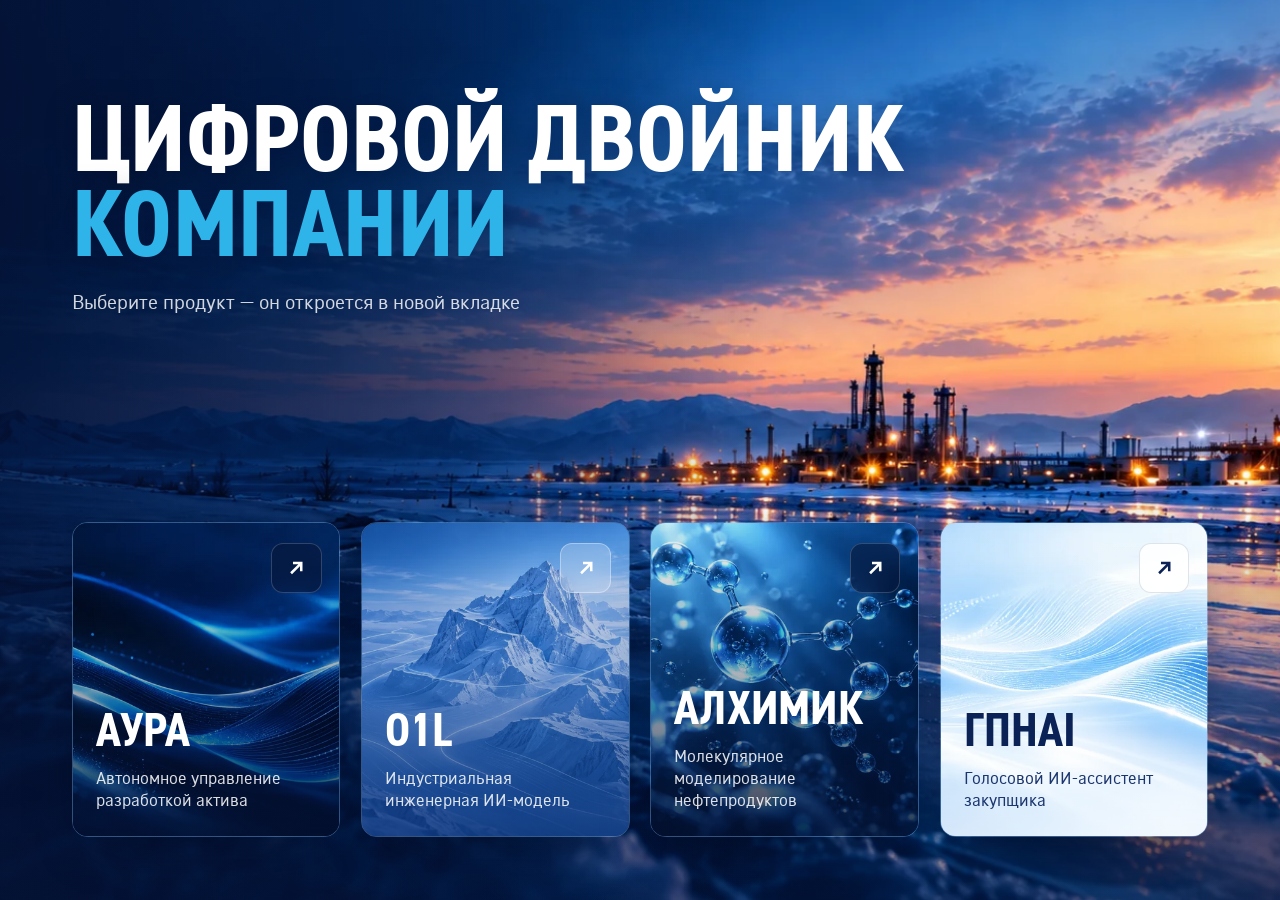
==== index.html @ 1d0f8b0c "Publish digital twin static site Co-Authored-By: Claude Opus 5.5 <noreply@anthropic.com>" ====
<!doctype html>
<html lang="ru">
<head>
<meta charset="utf-8">
<meta name="viewport" content="width=device-width, initial-scale=1">
<title>Цифровой двойник компании</title>
<meta name="description" content="Цифровой двойник компании: АУРА, O1L, Алхимик, ГПНAI.">
<meta name="robots" content="noindex, nofollow">
<meta name="theme-color" content="#06173F">
<link rel="icon" href="favicon.svg" type="image/svg+xml">
<link rel="preload" href="assets/img/bg.0551b24ddb.webp" as="image" type="image/webp">
<link rel="preload" href="assets/fonts/gpn-dinc-700.3c681e337a.woff2" as="font" type="font/woff2" crossorigin>
<link rel="preload" href="assets/fonts/gpn-din-400.92b21cec6b.woff2" as="font" type="font/woff2" crossorigin>
<link rel="stylesheet" href="assets/css/style.253af22538.css">
</head>
<body>
<div class="bg" aria-hidden="true"><img id="bgImg" alt=""></div>

<div class="page">
  <header class="title">
    <h1><span class="l1">Цифровой двойник</span><br><span>компании</span></h1>
    <p id="sub">Выберите продукт — он откроется в новой вкладке</p>
  </header>
  <main class="grid" id="grid"></main>
</div>

<dialog id="settings">
  <form method="dialog" id="settingsForm">
    <div class="dlg-head"><h3>Ссылки на продукты</h3>
      <button class="x" value="cancel" aria-label="Закрыть"><svg width="18" height="18" viewBox="0 0 18 18" stroke="currentColor" stroke-width="1.5"><path d="M4 4l10 10M14 4L4 14"/></svg></button></div>
    <p class="dlg-sub">Адреса сохраняются в этом браузере. Пустое поле — вместо перехода появится подсказка.</p>
    <div class="dlg-body" id="settingsBody"></div>
    <div class="dlg-foot">
      <button class="btn" type="button" id="resetLinks">Вернуть исходные</button>
      <div style="display:flex;gap:10px"><button class="btn" value="cancel">Отмена</button><button class="btn primary" value="save">Сохранить</button></div>
    </div>
  </form>
</dialog>

<div class="toast" id="toast" role="status" aria-live="polite"></div>
<noscript><p style="position:fixed;left:24px;bottom:24px;color:#fff;font:16px Arial">Для работы страницы включите JavaScript.</p></noscript>
<script src="config.js" defer></script>
<script src="assets/js/app.0667fd1658.js" defer></script>
</body>
</html>
---- assets/css/style.253af22538.css ----
@font-face{font-family:GPN DIN;src:url(../fonts/gpn-din-400.92b21cec6b.woff2) format("woff2");font-weight:400;font-style:normal;font-display:swap}@font-face{font-family:GPN DIN;src:url(../fonts/gpn-din-700.067fbb173f.woff2) format("woff2");font-weight:700;font-style:normal;font-display:swap}@font-face{font-family:GPN DIN Condensed;src:url(../fonts/gpn-dinc-700.3c681e337a.woff2) format("woff2");font-weight:700;font-style:normal;font-display:swap}:root{--navy:#06173F;--ink-dark:#0B2257;--cyan:#2FB4E9;--white:#FFFFFF;--ease:cubic-bezier(.2,.75,.2,1);--pad-x:clamp(20px,5.6vw,120px);--cond:"GPN DIN Condensed","Arial Narrow",Arial,sans-serif;--din:"GPN DIN",Arial,sans-serif}*{box-sizing:border-box}html,body{margin:0;height:100%}body{background:var(--navy);color:var(--white);font:400 16px/1.4 var(--din);-webkit-font-smoothing:antialiased;overflow:hidden}a{color:inherit;text-decoration:none}button{font:inherit;color:inherit;background:none;border:0;padding:0;cursor:pointer}:focus-visible{outline:2px solid var(--cyan);outline-offset:4px}.bg{position:fixed;top:0;right:0;bottom:0;left:0;z-index:0;overflow:hidden;background:var(--navy)}.bg img{position:absolute;top:-2%;right:-2%;bottom:-2%;left:-2%;width:104%;height:104%;object-fit:cover;object-position:70% 50%;transform:scale(1.04) translate3d(var(--px,0px),var(--py,0px),0);animation:drift 40s ease-in-out infinite alternate;opacity:0;transition:opacity 1.4s ease}.ready .bg img{opacity:1}@keyframes drift{0%{scale:1}to{scale:1.06}}.bg:after{content:"";position:absolute;top:0;right:0;bottom:0;left:0;background:linear-gradient(90deg,#041030c7,#04103073 32%,#04103000 60%),linear-gradient(0deg,#0410308c,#04103000 45%)}.page{position:relative;z-index:1;height:100vh;height:100dvh;display:flex;flex-direction:column;justify-content:space-between;width:100%;max-width:1840px;margin:0 auto;padding:clamp(40px,11vh,140px) var(--pad-x) clamp(28px,7vh,96px)}.title{opacity:0;transform:translateY(16px);transition:opacity 1s var(--ease) .2s,transform 1s var(--ease) .2s}.ready .title{opacity:1;transform:none}h1{margin:0;font:700 clamp(48px,min(10.5vh,7.4vw),132px)/.9 var(--cond);text-transform:uppercase;letter-spacing:.005em;color:var(--white);text-shadow:0 4px 30px rgba(0,10,40,.35)}h1 span{color:var(--cyan)}h1 .l1{color:var(--white);white-space:nowrap}.title p{margin:clamp(14px,2.2vh,26px) 0 0;font-size:clamp(16px,2.2vh,24px);color:#ffffffd1}.grid{display:grid;grid-template-columns:repeat(4,minmax(0,1fr));gap:clamp(14px,1.6vw,28px);height:clamp(240px,35vh,440px)}.card{position:relative;isolation:isolate;display:flex;flex-direction:column;justify-content:flex-end;overflow:hidden;border-radius:clamp(12px,1.2vw,20px);padding:clamp(18px,2.6vh,32px) clamp(18px,1.8vw,32px);border:1px solid rgba(140,200,255,.35);box-shadow:0 20px 50px -24px #00081ecc,0 0 0 1px #ffffff0a inset;opacity:0;transform:translateY(26px);transition:opacity .9s var(--ease),transform .9s var(--ease),box-shadow .45s var(--ease),border-color .45s;transition-delay:calc(.35s + var(--i) * 90ms),calc(.35s + var(--i) * 90ms),0s,0s}.ready .card{opacity:1;transform:none}.card .pic{position:absolute;top:0;right:0;bottom:0;left:0;z-index:-2;width:100%;height:100%;object-fit:cover;transition:transform 1.2s var(--ease)}.card:before{content:"";position:absolute;top:0;right:0;bottom:0;left:0;z-index:-1;transition:opacity .45s}.card.dark:before{background:linear-gradient(0deg,#030e2cd1,#030e2c59 48%,#030e2c0d)}.card.tint:before{background:linear-gradient(0deg,#123a80c7,#285aaa6b 55%,#3c6ebe38)}.card.light:before{background:linear-gradient(0deg,#ffffffb8,#ffffff2e 55%,#fff0)}.card:hover,.card:focus-visible{transform:translateY(-6px);border-color:#a0d7ffd9;box-shadow:0 30px 60px -22px #00081ee6,0 0 34px -6px #2fb4e98c;transition-delay:0s}.card:hover .pic,.card:focus-visible .pic{transform:scale(1.07)}.card h3{margin:0;font:700 clamp(30px,5.2vh,60px)/.95 var(--cond);text-transform:uppercase;letter-spacing:.005em}.card p{margin:clamp(10px,1.6vh,18px) 0 0;font-size:clamp(14px,1.9vh,19px);line-height:1.3;min-height:2.6em}.card.dark,.card.tint{color:#fff}.card.dark p,.card.tint p{color:#ffffffdb}.card.light{color:var(--ink-dark)}.card.light p{color:#1b356e}.go{position:absolute;top:clamp(14px,2.2vh,26px);right:clamp(14px,1.4vw,26px);display:grid;place-items:center;width:clamp(40px,5.6vh,56px);height:clamp(40px,5.6vh,56px);border-radius:12px;background:#08163a8c;-webkit-backdrop-filter:blur(8px);backdrop-filter:blur(8px);border:1px solid rgba(255,255,255,.18);color:#fff;transition:background .35s,transform .35s var(--ease)}.card.tint .go{background:#ffffff38;border-color:#ffffff59}.card.light .go{background:#ffffffe0;border-color:#0b22571f;color:var(--ink-dark)}.go svg{width:42%;height:auto}.card:hover .go{transform:translate(2px,-2px)}@media (max-width:980px),(max-height:540px){body{overflow:auto}.page{height:auto;min-height:100dvh;gap:40px}.grid{grid-template-columns:repeat(2,minmax(0,1fr));height:auto}.card{min-height:260px}}@media (max-width:560px){.grid{grid-template-columns:1fr}.card{min-height:220px}h1{font-size:10.4vw}}.toast{position:fixed;left:50%;bottom:28px;transform:translate(-50%,16px);opacity:0;background:#06173feb;border:1px solid rgba(140,200,255,.35);border-radius:12px;color:#fff;font-size:14px;padding:12px 18px;max-width:min(560px,calc(100vw - 32px));transition:.3s var(--ease);pointer-events:none;z-index:80}.toast.show{opacity:1;transform:translate(-50%)}dialog{border:0;padding:0;border-radius:18px;width:min(720px,calc(100vw - 32px));max-height:calc(100vh - 48px);background:#fff;color:#333;box-shadow:0 30px 80px -20px #000a2899}dialog::backdrop{background:#0410308c;-webkit-backdrop-filter:blur(4px);backdrop-filter:blur(4px)}.dlg-head{display:flex;justify-content:space-between;align-items:center;padding:24px 28px 4px}.dlg-head h3{margin:0;font:700 28px/1 var(--cond);text-transform:uppercase;color:var(--ink-dark)}.dlg-sub{padding:0 28px 12px;margin:6px 0 0;font-size:14px;color:#555}.dlg-body{padding:0 28px;overflow:auto;max-height:calc(100vh - 250px)}.field{display:grid;gap:6px;padding:14px 0;border-top:1px solid #E3E8EE}.field label{display:flex;justify-content:space-between;gap:12px;font-size:14px;color:var(--ink-dark)}.field label small{color:#888;font-size:12.5px;text-align:right}.field input{height:40px;border:1px solid #D5DDE6;border-radius:10px;padding:0 12px;font:inherit;font-size:14px;width:100%}.field input:focus{outline:2px solid var(--cyan);outline-offset:-1px}.check{display:flex;align-items:center;gap:10px;font-size:14px;padding:14px 0;border-top:1px solid #E3E8EE}.check input{width:18px;height:18px;accent-color:#0070BA}.dlg-foot{display:flex;justify-content:space-between;gap:10px;padding:16px 28px 24px;border-top:1px solid #E3E8EE}.btn{height:40px;padding:0 18px;border:1px solid #D5DDE6;border-radius:10px;font:700 15px/1 var(--cond);text-transform:uppercase;letter-spacing:.05em;background:#fff;color:#0070ba}.btn.primary{background:#0070ba;border-color:#0070ba;color:#fff}.x{width:36px;height:36px;display:grid;place-items:center;color:#555}@media (prefers-reduced-motion:reduce){*{animation:none!important;transition:none!important}.bg img,.card,.title{opacity:1!important;transform:none!important}}
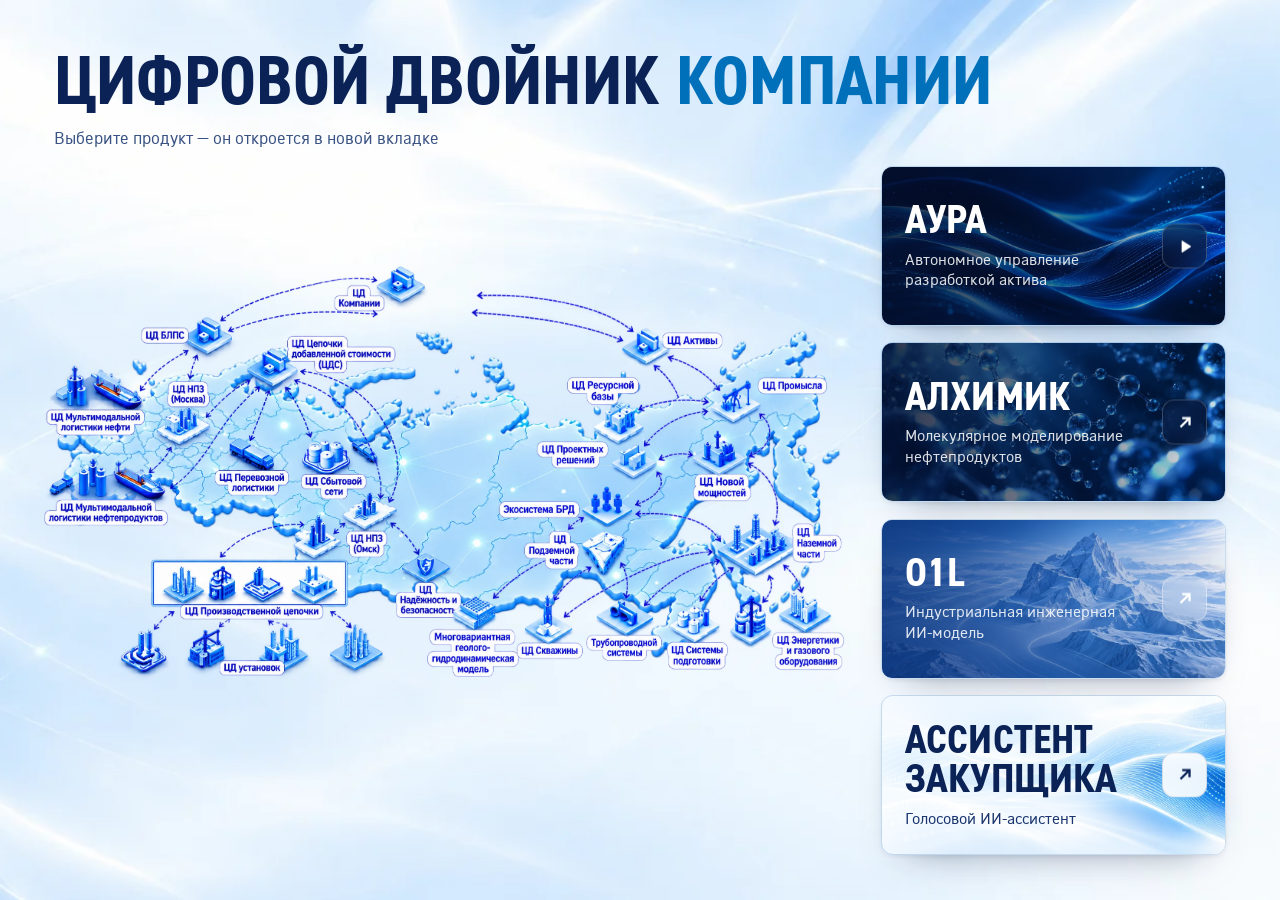
==== commit 587eef3a: "Update site to new version; AURA now links to external host The AURA demo stand is hosted elsewhere," ====
--- a/index.html
+++ b/index.html
@@ -4,24 +4,59 @@
 <meta charset="utf-8">
 <meta name="viewport" content="width=device-width, initial-scale=1">
 <title>Цифровой двойник компании</title>
-<meta name="description" content="Цифровой двойник компании: АУРА, O1L, Алхимик, ГПНAI.">
+<meta name="description" content="Цифровой двойник компании: АУРА, Алхимик, O1L, Ассистент закупщика.">
 <meta name="robots" content="noindex, nofollow">
-<meta name="theme-color" content="#06173F">
+<meta name="theme-color" content="#EAF3FD">
 <link rel="icon" href="favicon.svg" type="image/svg+xml">
-<link rel="preload" href="assets/img/bg.0551b24ddb.webp" as="image" type="image/webp">
-<link rel="preload" href="assets/fonts/gpn-dinc-700.3c681e337a.woff2" as="font" type="font/woff2" crossorigin>
-<link rel="preload" href="assets/fonts/gpn-din-400.92b21cec6b.woff2" as="font" type="font/woff2" crossorigin>
-<link rel="stylesheet" href="assets/css/style.253af22538.css">
+<link rel="preload" href="assets/img/bg.2e6c6f4a54.webp" as="image" type="image/webp">
+<link rel="preload" href="assets/img/map.3b011f9f1c.webp" as="image" type="image/webp">
+<link rel="preload" href="assets/fonts/gpn-dinc-700.e7e1187706.woff2" as="font" type="font/woff2" crossorigin>
+<link rel="preload" href="assets/fonts/gpn-din-400.e36e4fe3dd.woff2" as="font" type="font/woff2" crossorigin>
+<link rel="stylesheet" href="assets/css/style.25e3bb6688.css">
 </head>
 <body>
 <div class="bg" aria-hidden="true"><img id="bgImg" alt=""></div>
 
 <div class="page">
   <header class="title">
-    <h1><span class="l1">Цифровой двойник</span><br><span>компании</span></h1>
+    <h1>Цифровой двойник <span>компании</span></h1>
     <p id="sub">Выберите продукт — он откроется в новой вкладке</p>
   </header>
-  <main class="grid" id="grid"></main>
+
+  <div class="stage" aria-hidden="true">
+    <div class="scene" id="scene">
+      <img class="map" id="mapImg" alt="">
+      <div class="obj obj-left" data-part="left">
+        <img class="glow" alt=""><img class="base" alt="">
+      </div>
+      <div class="obj obj-right" data-part="right">
+        <img class="glow" alt=""><img class="base" alt="">
+      </div>
+    </div>
+  </div>
+
+  <main class="list" id="grid"></main>
+</div>
+
+<div class="player" id="player" role="dialog" aria-modal="true" aria-label="Видео о продукте" hidden>
+  <video id="playerVideo" playsinline preload="auto"></video>
+  <div class="player-bar">
+    <span class="player-title" id="playerTitle"></span>
+    <div class="player-btns">
+      <button class="pbtn" type="button" id="playerClose" aria-label="Закрыть видео">
+        <svg width="16" height="16" viewBox="0 0 18 18" fill="none" stroke="currentColor" stroke-width="1.8"><path d="M4 4l10 10M14 4L4 14"/></svg><span>Закрыть</span>
+      </button>
+      <a class="pbtn primary" id="playerSkip" href="#" target="_blank" rel="noopener">
+        <span>Пропустить</span><svg width="16" height="16" viewBox="0 0 16 16" fill="none" stroke="currentColor" stroke-width="2"><path d="M3 8h10M9 4l4 4-4 4"/></svg>
+      </a>
+    </div>
+  </div>
+  <div class="player-end" id="playerEnd">
+    <a class="end-btn" id="playerEndLink" href="#" target="_blank" rel="noopener">
+      <span id="playerEndText">Открыть продукт</span><svg width="22" height="22" viewBox="0 0 16 16" fill="none" stroke="currentColor" stroke-width="2"><path d="M3 8h10M9 4l4 4-4 4"/></svg>
+    </a>
+  </div>
+  <div class="player-progress"><i id="playerProgress"></i></div>
 </div>
 
 <dialog id="settings">
@@ -38,8 +73,8 @@
 </dialog>
 
 <div class="toast" id="toast" role="status" aria-live="polite"></div>
-<noscript><p style="position:fixed;left:24px;bottom:24px;color:#fff;font:16px Arial">Для работы страницы включите JavaScript.</p></noscript>
-<script src="config.js" defer></script>
-<script src="assets/js/app.0667fd1658.js" defer></script>
+<noscript><p style="position:fixed;left:24px;bottom:24px;color:#0B2257;font:16px Arial">Для работы страницы включите JavaScript.</p></noscript>
+<script src="config.js?v=3" defer></script>
+<script src="assets/js/app.e467a54e21.js" defer></script>
 </body>
 </html>
--- a/assets/css/style.25e3bb6688.css
+++ b/assets/css/style.25e3bb6688.css
@@ -0,0 +1,175 @@
+@font-face{font-family:"GPN DIN";src:url(../fonts/gpn-din-400.e36e4fe3dd.woff2) format("woff2");font-weight:400;font-style:normal;font-display:swap}
+@font-face{font-family:"GPN DIN";src:url(../fonts/gpn-din-700.3c2003f41f.woff2) format("woff2");font-weight:700;font-style:normal;font-display:swap}
+@font-face{font-family:"GPN DIN Condensed";src:url(../fonts/gpn-dinc-700.e7e1187706.woff2) format("woff2");font-weight:700;font-style:normal;font-display:swap}
+
+:root{
+  --navy:#06173F;
+  --ink:#0B2257;
+  --ink-2:#3A5384;
+  --blue:#0070BA;
+  --cyan:#2FB4E9;
+  --sky:#EAF3FD;
+  --warm-1:#FFE29A;
+  --warm-2:#FF9A3C;
+  --ease:cubic-bezier(.2,.75,.2,1);
+  --pad-x:clamp(20px,4.2vw,88px);
+  --cond:"GPN DIN Condensed","Arial Narrow",Arial,sans-serif;
+  --din:"GPN DIN",Arial,sans-serif;
+  --col:clamp(320px,27vw,520px);
+}
+*{box-sizing:border-box}
+html,body{margin:0;height:100%}
+body{background:var(--sky);color:var(--ink);font:400 16px/1.4 var(--din);-webkit-font-smoothing:antialiased;overflow:hidden}
+a{color:inherit;text-decoration:none}
+button{font:inherit;color:inherit;background:none;border:0;padding:0;cursor:pointer}
+:focus-visible{outline:2px solid var(--blue);outline-offset:4px}
+
+/* ---------- фон ---------- */
+.bg{position:fixed;inset:0;z-index:0;overflow:hidden;background:var(--sky)}
+.bg img{position:absolute;inset:-2%;width:104%;height:104%;object-fit:cover;object-position:50% 50%;
+  transform:scale(1.03) translate3d(var(--px,0px),var(--py,0px),0);animation:drift 40s ease-in-out infinite alternate;opacity:0;transition:opacity 1.4s ease}
+.ready .bg img{opacity:1}
+@keyframes drift{from{scale:1}to{scale:1.05}}
+
+/* ---------- раскладка ---------- */
+.page{position:relative;z-index:1;height:100vh;height:100dvh;width:100%;max-width:2600px;margin:0 auto;
+  display:grid;grid-template-columns:minmax(0,1fr) var(--col);grid-template-rows:auto minmax(0,1fr);
+  column-gap:clamp(24px,3vw,64px);row-gap:clamp(8px,1.6vh,24px);
+  padding:clamp(24px,5.5vh,72px) var(--pad-x) clamp(24px,5vh,64px)}
+
+.title{grid-column:1/-1;opacity:0;transform:translateY(14px);transition:opacity 1s var(--ease) .15s,transform 1s var(--ease) .15s}
+.ready .title{opacity:1;transform:none}
+h1{margin:0;font:700 clamp(40px,min(8.4vh,5.4vw),104px)/.95 var(--cond);text-transform:uppercase;letter-spacing:.005em;color:var(--ink)}
+h1 span{color:var(--blue)}
+.title p{margin:clamp(8px,1.4vh,16px) 0 0;font-size:clamp(15px,1.9vh,21px);color:var(--ink-2)}
+
+/* ---------- сцена: карта + объекты ---------- */
+.stage{position:relative;min-height:0;min-width:0;container-type:size;display:flex;align-items:center;justify-content:center}
+/* сцена всегда 16:10 и вписывается в доступное место */
+.scene{position:relative;width:min(100cqw,160cqh);aspect-ratio:16/10;
+  opacity:0;transform:scale(.985);transition:opacity 1.2s var(--ease) .3s,transform 1.4s var(--ease) .3s}
+.ready .scene{opacity:1;transform:none}
+.scene img{position:absolute;display:block;user-select:none;-webkit-user-drag:none;pointer-events:none}
+.map{left:0;top:13%;width:100%;height:auto}
+
+.obj{position:absolute;transition:opacity .6s var(--ease)}
+.obj img{position:absolute;inset:0;width:100%;height:100%}
+.obj-left{--w:1101;--h:1085;left:-1.5%;top:0;width:53.5%;aspect-ratio:1101/1085}
+.obj-right{--w:1137;--h:1054;left:47%;top:5%;width:53.5%;aspect-ratio:1137/1054}
+
+/* тёплое свечение по контуру объектов: заранее подготовленный слой под объектами */
+.obj .glow{inset:auto;left:calc(-40/var(--w)*100%);top:calc(-40/var(--h)*100%);width:calc((var(--w) + 80)/var(--w)*100%);height:calc((var(--h) + 80)/var(--h)*100%);opacity:0;transform:scale(1.002);transition:opacity .55s var(--ease)}
+.obj.lit .glow{opacity:1;animation:pulse 2.6s ease-in-out .55s infinite alternate}
+@keyframes pulse{from{opacity:1}to{opacity:.72}}
+/* вторая часть чуть уходит на второй план, чтобы акцент был заметнее */
+.scene.has-lit .obj:not(.lit){opacity:.6}
+.map{transition:opacity .6s var(--ease)}
+
+/* ---------- карточки продуктов ---------- */
+.list{grid-column:2;grid-row:2;display:flex;flex-direction:column;justify-content:center;gap:clamp(10px,1.8vh,22px);min-height:0}
+.card{position:relative;isolation:isolate;display:flex;flex-direction:column;justify-content:center;flex:0 1 auto;
+  height:clamp(110px,19vh,270px);overflow:hidden;border-radius:clamp(10px,.9vw,16px);
+  padding:clamp(14px,2.2vh,28px) clamp(18px,1.8vw,32px);padding-right:clamp(64px,5vw,90px);
+  border:1px solid rgba(0,92,170,.18);
+  box-shadow:0 18px 40px -26px rgba(6,23,63,.55),0 2px 6px -2px rgba(6,23,63,.12);
+  opacity:0;transform:translateX(24px);
+  transition:opacity .9s var(--ease),transform .9s var(--ease),box-shadow .45s var(--ease),border-color .45s;
+  transition-delay:calc(.35s + var(--i)*90ms),calc(.35s + var(--i)*90ms),0s,0s}
+.ready .card{opacity:1;transform:none}
+.card .pic{position:absolute;inset:0;z-index:-2;width:100%;height:100%;object-fit:cover;transition:transform 1.2s var(--ease)}
+.card:before{content:"";position:absolute;inset:0;z-index:-1}
+.card.dark:before{background:linear-gradient(90deg,rgba(3,14,44,.86),rgba(3,14,44,.45) 60%,rgba(3,14,44,.1))}
+.card.tint:before{background:linear-gradient(90deg,rgba(18,58,128,.84),rgba(40,90,170,.42) 60%,rgba(60,110,190,.12))}
+.card.light:before{background:linear-gradient(90deg,rgba(255,255,255,.9),rgba(255,255,255,.55) 60%,rgba(255,255,255,0))}
+.card:hover,.card:focus-visible{transform:translateX(-6px);border-color:rgba(0,112,186,.55);
+  box-shadow:0 26px 50px -24px rgba(6,23,63,.7),0 0 0 1px rgba(47,180,233,.35);transition-delay:0s}
+.card[data-hl]:hover,.card[data-hl]:focus-visible{border-color:rgba(255,170,80,.9);
+  box-shadow:0 26px 50px -24px rgba(6,23,63,.7),0 0 26px -4px rgba(255,170,70,.75)}
+.card:hover .pic,.card:focus-visible .pic{transform:scale(1.06)}
+.card h3{margin:0;font:700 clamp(28px,4.6vh,54px)/.95 var(--cond);text-transform:uppercase;letter-spacing:.005em}
+.card p{margin:clamp(6px,1vh,12px) 0 0;font-size:clamp(13px,1.75vh,18px);line-height:1.3;max-width:32ch}
+.card.dark,.card.tint{color:#fff}
+.card.dark p,.card.tint p{color:rgba(255,255,255,.86)}
+.card.light{color:var(--ink)}
+.card.light p{color:#1B356E}
+.go{position:absolute;top:50%;right:clamp(14px,1.4vw,26px);translate:0 -50%;display:grid;place-items:center;
+  width:clamp(36px,5vh,52px);height:clamp(36px,5vh,52px);border-radius:12px;
+  background:rgba(8,22,58,.55);-webkit-backdrop-filter:blur(8px);backdrop-filter:blur(8px);border:1px solid rgba(255,255,255,.2);color:#fff;
+  transition:background .35s,transform .35s var(--ease)}
+.card.tint .go{background:rgba(255,255,255,.22);border-color:rgba(255,255,255,.35)}
+.card.light .go{background:rgba(255,255,255,.9);border-color:rgba(11,34,87,.12);color:var(--ink)}
+.go svg{width:42%;height:auto}
+.card:hover .go{transform:translateX(3px)}
+.card .badge{display:inline-flex;align-items:center;gap:6px;margin-top:clamp(6px,1vh,10px);font-size:12.5px;letter-spacing:.04em;text-transform:uppercase;color:rgba(255,255,255,.8)}
+.card .badge svg{width:12px;height:12px}
+
+/* ---------- видео ---------- */
+.player{position:fixed;inset:0;z-index:90;background:#020814;display:flex;align-items:center;justify-content:center;
+  opacity:0;transition:opacity .45s var(--ease)}
+.player.show{opacity:1}
+.player[hidden]{display:none}
+.player video{width:100%;height:100%;object-fit:contain;background:#020814}
+.player-bar{position:absolute;left:0;right:0;top:0;display:flex;justify-content:space-between;align-items:center;gap:16px;
+  padding:clamp(14px,2.4vh,28px) clamp(16px,2.4vw,40px);
+  background:linear-gradient(180deg,rgba(2,8,20,.7),rgba(2,8,20,0));color:#fff;transition:opacity .4s}
+.player.idle .player-bar{opacity:0}
+.player.idle{cursor:none}
+.player-title{font:700 clamp(22px,3vh,32px)/1 var(--cond);text-transform:uppercase;letter-spacing:.02em}
+.player-btns{display:flex;gap:10px}
+.pbtn{display:inline-flex;align-items:center;gap:8px;height:42px;padding:0 16px;border-radius:10px;
+  font:700 15px/1 var(--cond);text-transform:uppercase;letter-spacing:.05em;color:#fff;
+  background:rgba(255,255,255,.12);border:1px solid rgba(255,255,255,.25);-webkit-backdrop-filter:blur(8px);backdrop-filter:blur(8px);transition:background .25s}
+.pbtn:hover{background:rgba(255,255,255,.22)}
+.pbtn.primary{background:var(--blue);border-color:var(--blue)}
+.pbtn.primary:hover{background:#0A82D4}
+.player-bar{z-index:2}
+.player-end{position:absolute;inset:0;z-index:1;display:none;place-items:center;background:rgba(2,8,20,.55);-webkit-backdrop-filter:blur(6px);backdrop-filter:blur(6px)}
+.player.ended .player-end{display:grid}
+.end-btn{display:inline-flex;align-items:center;gap:14px;padding:22px 34px;border-radius:14px;background:var(--blue);color:#fff;
+  font:700 clamp(22px,3.2vh,34px)/1 var(--cond);text-transform:uppercase;letter-spacing:.04em;
+  box-shadow:0 20px 60px -20px rgba(0,112,186,.9);transition:background .25s,transform .25s var(--ease)}
+.end-btn:hover{background:#0A82D4;transform:translateY(-2px)}
+.player-progress{position:absolute;left:0;right:0;bottom:0;height:4px;background:rgba(255,255,255,.12)}
+.player-progress i{display:block;height:100%;width:0;background:linear-gradient(90deg,var(--cyan),var(--blue))}
+
+/* ---------- адаптив ---------- */
+@media (max-width:1100px),(max-height:560px){
+  body{overflow:auto}
+  .page{height:auto;min-height:100dvh;grid-template-columns:1fr;grid-template-rows:auto auto auto}
+  .stage{height:min(62vw,560px)}
+  .list{grid-column:1;grid-row:3;display:grid;grid-template-columns:repeat(2,minmax(0,1fr))}
+  .card{height:170px}
+}
+@media (max-width:620px){
+  .list{grid-template-columns:1fr}
+  .card{height:140px}
+  h1{font-size:9.6vw}
+  .pbtn span{display:none}
+}
+
+/* ---------- служебное ---------- */
+.toast{position:fixed;left:50%;bottom:28px;transform:translate(-50%,16px);opacity:0;background:rgba(6,23,63,.94);border:1px solid rgba(140,200,255,.35);
+  border-radius:12px;color:#fff;font-size:14px;padding:12px 18px;max-width:min(560px,calc(100vw - 32px));transition:.3s var(--ease);pointer-events:none;z-index:120}
+.toast.show{opacity:1;transform:translate(-50%,0)}
+dialog{border:0;padding:0;border-radius:18px;width:min(720px,calc(100vw - 32px));max-height:calc(100vh - 48px);background:#fff;color:#333;box-shadow:0 30px 80px -20px rgba(0,10,40,.6)}
+dialog::backdrop{background:rgba(4,16,48,.55);-webkit-backdrop-filter:blur(4px);backdrop-filter:blur(4px)}
+.dlg-head{display:flex;justify-content:space-between;align-items:center;padding:24px 28px 4px}
+.dlg-head h3{margin:0;font:700 28px/1 var(--cond);text-transform:uppercase;color:var(--ink)}
+.dlg-sub{padding:0 28px 12px;margin:6px 0 0;font-size:14px;color:#555}
+.dlg-body{padding:0 28px;overflow:auto;max-height:calc(100vh - 250px)}
+.field{display:grid;gap:6px;padding:14px 0;border-top:1px solid #E3E8EE}
+.field label{display:flex;justify-content:space-between;gap:12px;font-size:14px;color:var(--ink)}
+.field label small{color:#888;font-size:12.5px;text-align:right}
+.field input{height:40px;border:1px solid #D5DDE6;border-radius:10px;padding:0 12px;font:inherit;font-size:14px;width:100%}
+.field input:focus{outline:2px solid var(--cyan);outline-offset:-1px}
+.check{display:flex;align-items:center;gap:10px;font-size:14px;padding:14px 0;border-top:1px solid #E3E8EE}
+.check input{width:18px;height:18px;accent-color:#0070BA}
+.dlg-foot{display:flex;justify-content:space-between;gap:10px;padding:16px 28px 24px;border-top:1px solid #E3E8EE}
+.btn{height:40px;padding:0 18px;border:1px solid #D5DDE6;border-radius:10px;font:700 15px/1 var(--cond);text-transform:uppercase;letter-spacing:.05em;background:#fff;color:#0070BA}
+.btn.primary{background:#0070BA;border-color:#0070BA;color:#fff}
+.x{width:36px;height:36px;display:grid;place-items:center;color:#555}
+
+@media (prefers-reduced-motion:reduce){
+  *{animation:none!important;transition:none!important}
+  .bg img,.card,.title,.scene{opacity:1!important;transform:none!important}
+}
